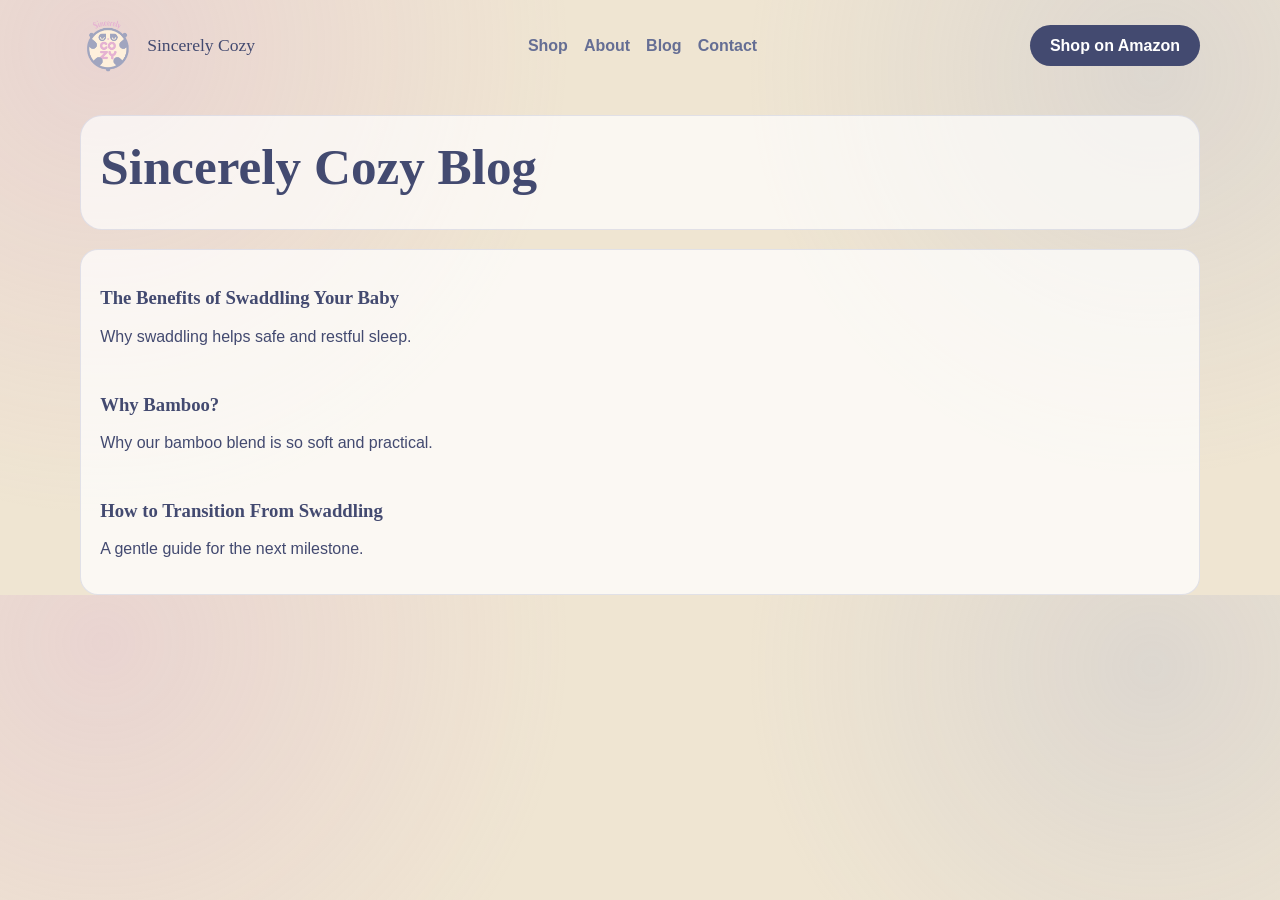
==== blog/index.html @ 4a624301 "Refine brand site: logo/theme updates, remove video, add linked pages" ====
<!doctype html><html lang="en"><head><meta charset="UTF-8"><meta name="viewport" content="width=device-width,initial-scale=1"><title>Blog | Sincerely Cozy</title><link rel="stylesheet" href="../styles.css"></head><body><header class="site-header"><a class="brand" href="../index.html"><img src="../assets/logos/sincerely-cozy-logo.png" alt="Sincerely Cozy logo"><span>Sincerely Cozy</span></a><nav class="site-nav"><a href="../shop-girls.html">Shop</a><a href="../about.html">About</a><a href="index.html">Blog</a><a href="../contact.html">Contact</a></nav><a class="btn" target="_blank" rel="noopener noreferrer" href="https://www.amazon.com/stores/SINCERELYCOZY/page/BBEF32A4-0E55-4F29-87EA-2D53DAE16FC8?lp_asin=B08N2T6RCQ&ref_=ast_bln&store_ref=bl_ast_dp_brandlogo_sto">Shop on Amazon</a></header><main><section class="page-hero"><h1>Sincerely Cozy Blog</h1></section><section class="page-content blog-list"><a href="swaddling-benefits.html"><h3>The Benefits of Swaddling Your Baby</h3><p>Why swaddling helps safe and restful sleep.</p></a><a href="why-bamboo.html"><h3>Why Bamboo?</h3><p>Why our bamboo blend is so soft and practical.</p></a><a href="swaddle-transition.html"><h3>How to Transition From Swaddling</h3><p>A gentle guide for the next milestone.</p></a></section></main></body></html>
---- styles.css ----
:root {
  --lavender: #9ea6c8;
  --blush: #d7a2cd;
  --cream: #efe5d2;
  --ink: #434a70;
  --ink-soft: #656e94;
  --white: #ffffff;
  --shadow: 0 14px 36px rgba(72, 82, 122, 0.16);
  --radius: 22px;
}
* { box-sizing: border-box; }
body {
  margin: 0;
  font-family: "Manrope", sans-serif;
  color: var(--ink);
  background:
    radial-gradient(circle at 8% 8%, rgba(215,162,205,0.25), transparent 36%),
    radial-gradient(circle at 90% 12%, rgba(158,166,200,0.22), transparent 32%),
    var(--cream);
}
a { color: inherit; text-decoration: none; }
img { max-width: 100%; display: block; }
main, .site-header, .site-footer, .copyright {
  width: min(1120px, calc(100% - 2rem));
  margin-inline: auto;
}
.site-header {
  padding: 1.1rem 0;
  display: flex;
  align-items: center;
  gap: 1rem;
  justify-content: space-between;
}
.brand { display: flex; align-items: center; gap: 0.7rem; font-family: "Fraunces", serif; font-size: 1.1rem; }
.brand img { width: 56px; height: 56px; object-fit: contain; }
.site-nav { display: flex; gap: 1rem; color: var(--ink-soft); font-weight: 600; }
.site-nav a:hover { color: var(--ink); }
.btn {
  display: inline-flex; align-items: center; justify-content: center;
  border-radius: 999px; padding: 0.72rem 1.25rem; border: 0;
  background: var(--ink); color: #fff; font-weight: 700;
}
.btn-ghost { background: transparent; color: var(--ink); border: 1.5px solid var(--ink); }
.btn-small { font-size: 0.9rem; padding: 0.55rem 0.95rem; }
.hero { margin-top: 1rem; display: grid; grid-template-columns: 1fr 1fr; gap: 2rem; align-items: center; }
h1,h2,h3,h4 { font-family: "Fraunces", serif; line-height: 1.1; }
h1 { margin: 0.25rem 0 0.9rem; font-size: clamp(2rem, 4vw, 3.6rem); }
.hero p, .split-content p, .about-content p { color: var(--ink-soft); }
.eyebrow { text-transform: uppercase; letter-spacing: .16em; font-size: .72rem; font-weight: 700; color: #a173a1; }
.hero-actions { display: flex; gap: 0.8rem; flex-wrap: wrap; margin-top: 1.1rem; }
.hero img, .split-image img, .about-image img { border-radius: var(--radius); box-shadow: var(--shadow); }
.split-section, .about { margin-top: 4.5rem; display: grid; grid-template-columns: 1fr 1fr; gap: 1.8rem; align-items: center; }
.section-head h2 { margin: 0.2rem 0 .8rem; font-size: clamp(1.7rem, 3vw, 2.7rem); }
.icon-grid { display: grid; grid-template-columns: repeat(2, minmax(0,1fr)); gap: .7rem; margin-top: 1rem; }
.icon-grid span { background: rgba(255,255,255,0.6); border: 1px solid rgba(158,166,200,.35); padding: .65rem .8rem; border-radius: 12px; font-weight: 600; font-size: .92rem; }
.shop, .reviews, .banner-grid { margin-top: 4.5rem; }
.product-grid { margin-top: 1.3rem; display: grid; grid-template-columns: repeat(3,minmax(0,1fr)); gap: 1rem; }
.product-card { background: var(--white); border-radius: 18px; padding: .85rem; box-shadow: var(--shadow); display: grid; gap: .65rem; }
.product-card img { border-radius: 12px; aspect-ratio: 4/5; object-fit: cover; }
.product-card h3 { margin: 0; }
.gallery { margin-top: 3.8rem; display: grid; grid-template-columns: repeat(4,minmax(0,1fr)); gap: .75rem; }
.gallery img { border-radius: 14px; min-height: 190px; object-fit: cover; }
.review-grid { margin-top: 1rem; display: grid; grid-template-columns: repeat(3,minmax(0,1fr)); gap: .9rem; }
.review-grid blockquote { margin: 0; background: rgba(255,255,255,.8); border: 1px solid rgba(158,166,200,.28); border-radius: 14px; padding: 1rem; font-weight: 600; }
.banner-grid { display: grid; grid-template-columns: repeat(3,minmax(0,1fr)); gap: .9rem; }
.banner-card { min-height: 320px; border-radius: var(--radius); background-size: cover; background-position: center; display: flex; align-items: end; padding: .9rem; }
.banner-card>div { background: rgba(67,74,112,.72); color: #fff; border-radius: 14px; padding: .9rem; }
.banner-card a { color: #ffd9f7; font-weight: 700; }
.site-footer { margin-top: 4.5rem; border-top: 1px solid rgba(101,110,148,.35); padding-top: 1.1rem; display: grid; grid-template-columns: repeat(3,minmax(0,1fr)); gap: 1rem; }
.site-footer h4 { margin: 0 0 .65rem; }
.site-footer a, .site-footer p { display: block; color: var(--ink-soft); margin: 0 0 .45rem; }
.copyright { text-align: center; font-size: .86rem; color: var(--ink-soft); margin: .2rem auto 1.4rem; }
.page-hero { margin-top: 1.5rem; background: rgba(255,255,255,.68); border: 1px solid rgba(158,166,200,.28); border-radius: var(--radius); padding: 1.2rem; }
.page-content { margin-top: 1.2rem; background: rgba(255,255,255,.72); border-radius: 18px; padding: 1.2rem; border: 1px solid rgba(158,166,200,.28); }
.blog-list { display: grid; gap: .9rem; }
@media (max-width: 980px) {
  .hero,.split-section,.about,.product-grid,.gallery,.review-grid,.banner-grid,.site-footer { grid-template-columns: 1fr 1fr; }
  .site-header { flex-wrap: wrap; }
  .site-nav { width: 100%; order: 3; justify-content: center; }
}
@media (max-width: 680px) {
  .hero,.split-section,.about,.product-grid,.gallery,.review-grid,.banner-grid,.site-footer { grid-template-columns: 1fr; }
  main,.site-header,.site-footer,.copyright { width: min(1120px, calc(100% - 1.25rem)); }
  .site-nav { justify-content: flex-start; overflow: auto; white-space: nowrap; }
}
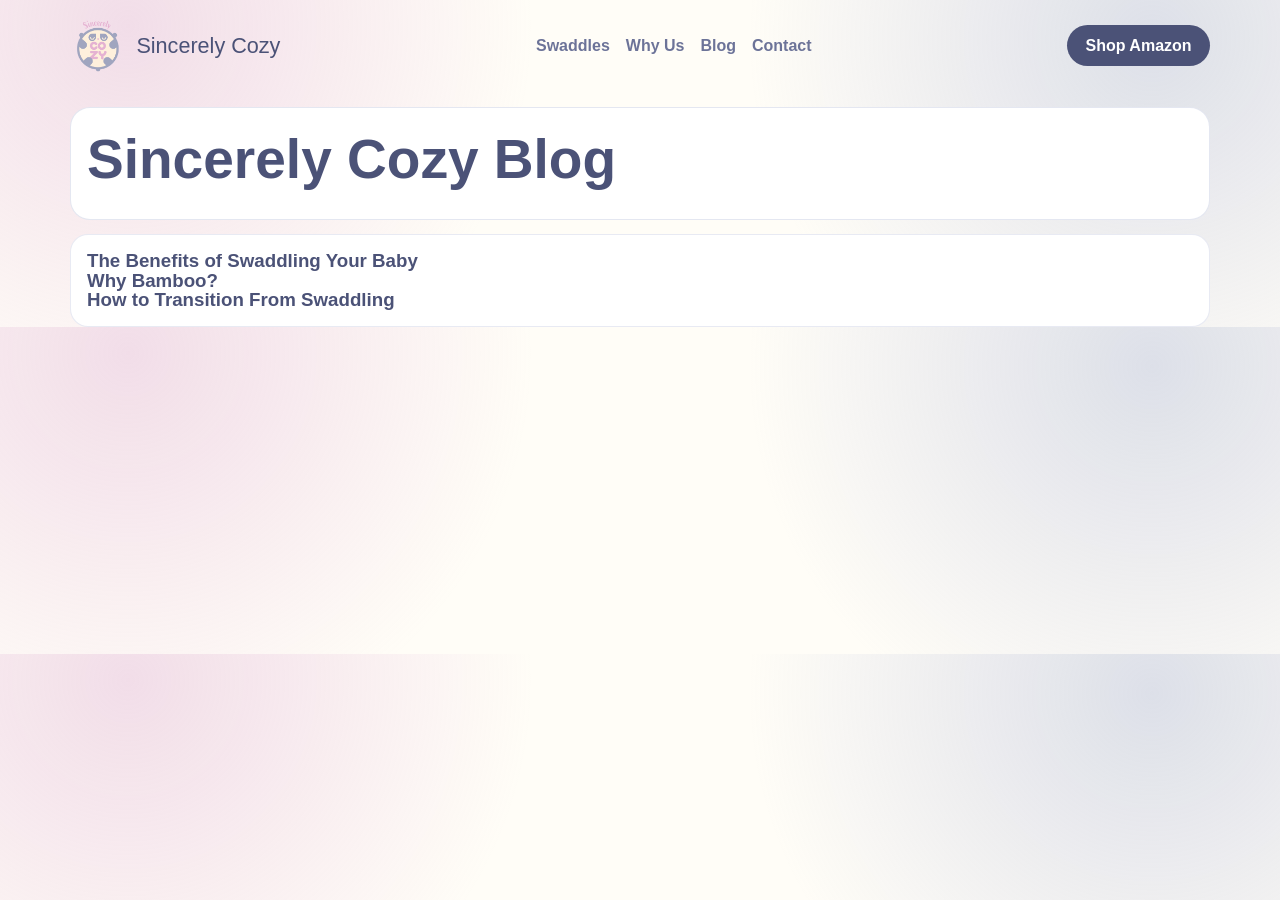
==== commit 95e429d5: "Refocus site on single rich homepage and unified nav" ====
--- a/blog/index.html
+++ b/blog/index.html
@@ -1 +1 @@
-<!doctype html><html lang="en"><head><meta charset="UTF-8"><meta name="viewport" content="width=device-width,initial-scale=1"><title>Blog | Sincerely Cozy</title><link rel="stylesheet" href="../styles.css"></head><body><header class="site-header"><a class="brand" href="../index.html"><img src="../assets/logos/sincerely-cozy-logo.png" alt="Sincerely Cozy logo"><span>Sincerely Cozy</span></a><nav class="site-nav"><a href="../shop-girls.html">Shop</a><a href="../about.html">About</a><a href="index.html">Blog</a><a href="../contact.html">Contact</a></nav><a class="btn" target="_blank" rel="noopener noreferrer" href="https://www.amazon.com/stores/SINCERELYCOZY/page/BBEF32A4-0E55-4F29-87EA-2D53DAE16FC8?lp_asin=B08N2T6RCQ&ref_=ast_bln&store_ref=bl_ast_dp_brandlogo_sto">Shop on Amazon</a></header><main><section class="page-hero"><h1>Sincerely Cozy Blog</h1></section><section class="page-content blog-list"><a href="swaddling-benefits.html"><h3>The Benefits of Swaddling Your Baby</h3><p>Why swaddling helps safe and restful sleep.</p></a><a href="why-bamboo.html"><h3>Why Bamboo?</h3><p>Why our bamboo blend is so soft and practical.</p></a><a href="swaddle-transition.html"><h3>How to Transition From Swaddling</h3><p>A gentle guide for the next milestone.</p></a></section></main></body></html>
+<!doctype html><html lang="en"><head><meta charset="UTF-8"><meta name="viewport" content="width=device-width,initial-scale=1"><title>Blog | Sincerely Cozy</title><link rel="stylesheet" href="../styles.css"></head><body><header class="site-header"><a class="brand" href="../index.html"><img src="../assets/logos/sincerely-cozy-logo.png" alt="Sincerely Cozy logo"><span>Sincerely Cozy</span></a><nav class="site-nav"><a href="../index.html#swaddles">Swaddles</a><a href="../index.html#why">Why Us</a><a href="index.html">Blog</a><a href="../index.html#contact">Contact</a></nav><a class="btn" target="_blank" rel="noopener noreferrer" href="https://www.amazon.com/stores/SINCERELYCOZY/page/BBEF32A4-0E55-4F29-87EA-2D53DAE16FC8?lp_asin=B08N2T6RCQ&ref_=ast_bln&store_ref=bl_ast_dp_brandlogo_sto">Shop Amazon</a></header><main><section class="page-hero"><h1>Sincerely Cozy Blog</h1></section><section class="page-content"><a href="swaddling-benefits.html"><h3>The Benefits of Swaddling Your Baby</h3></a><a href="why-bamboo.html"><h3>Why Bamboo?</h3></a><a href="swaddle-transition.html"><h3>How to Transition From Swaddling</h3></a></section></main></body></html>
--- a/styles.css
+++ b/styles.css
@@ -1,85 +1,69 @@
 :root {
-  --lavender: #9ea6c8;
-  --blush: #d7a2cd;
-  --cream: #efe5d2;
-  --ink: #434a70;
-  --ink-soft: #656e94;
-  --white: #ffffff;
-  --shadow: 0 14px 36px rgba(72, 82, 122, 0.16);
-  --radius: 22px;
+  --bg: #fffdf7;
+  --cream: #f3e9d8;
+  --sky: #9da8cd;
+  --pink: #d9a1cd;
+  --ink: #4b5277;
+  --ink-soft: #6c7398;
+  --card: #ffffff;
+  --radius: 24px;
+  --shadow: 0 18px 40px rgba(101, 112, 154, 0.16);
 }
 * { box-sizing: border-box; }
-body {
-  margin: 0;
-  font-family: "Manrope", sans-serif;
-  color: var(--ink);
-  background:
-    radial-gradient(circle at 8% 8%, rgba(215,162,205,0.25), transparent 36%),
-    radial-gradient(circle at 90% 12%, rgba(158,166,200,0.22), transparent 32%),
-    var(--cream);
-}
+body { margin: 0; font-family: "Nunito", sans-serif; color: var(--ink); background: radial-gradient(circle at 10% 8%, rgba(217,161,205,.35), transparent 34%), radial-gradient(circle at 90% 12%, rgba(157,168,205,.35), transparent 34%), var(--bg); }
 a { color: inherit; text-decoration: none; }
-img { max-width: 100%; display: block; }
-main, .site-header, .site-footer, .copyright {
-  width: min(1120px, calc(100% - 2rem));
-  margin-inline: auto;
-}
-.site-header {
-  padding: 1.1rem 0;
-  display: flex;
-  align-items: center;
-  gap: 1rem;
-  justify-content: space-between;
-}
-.brand { display: flex; align-items: center; gap: 0.7rem; font-family: "Fraunces", serif; font-size: 1.1rem; }
+img { display: block; max-width: 100%; }
+.top-note { text-align: center; background: linear-gradient(90deg, var(--pink), var(--sky)); color: white; font-weight: 700; padding: .5rem; letter-spacing: .02em; }
+.site-header, main, .site-footer { width: min(1140px, calc(100% - 2rem)); margin-inline: auto; }
+.site-header { display: flex; align-items: center; justify-content: space-between; gap: 1rem; padding: 1.1rem 0; }
+.brand { display: flex; align-items: center; gap: .65rem; font-family: "Baloo 2", sans-serif; font-size: 1.35rem; }
 .brand img { width: 56px; height: 56px; object-fit: contain; }
-.site-nav { display: flex; gap: 1rem; color: var(--ink-soft); font-weight: 600; }
-.site-nav a:hover { color: var(--ink); }
-.btn {
-  display: inline-flex; align-items: center; justify-content: center;
-  border-radius: 999px; padding: 0.72rem 1.25rem; border: 0;
-  background: var(--ink); color: #fff; font-weight: 700;
-}
-.btn-ghost { background: transparent; color: var(--ink); border: 1.5px solid var(--ink); }
-.btn-small { font-size: 0.9rem; padding: 0.55rem 0.95rem; }
-.hero { margin-top: 1rem; display: grid; grid-template-columns: 1fr 1fr; gap: 2rem; align-items: center; }
-h1,h2,h3,h4 { font-family: "Fraunces", serif; line-height: 1.1; }
-h1 { margin: 0.25rem 0 0.9rem; font-size: clamp(2rem, 4vw, 3.6rem); }
-.hero p, .split-content p, .about-content p { color: var(--ink-soft); }
-.eyebrow { text-transform: uppercase; letter-spacing: .16em; font-size: .72rem; font-weight: 700; color: #a173a1; }
-.hero-actions { display: flex; gap: 0.8rem; flex-wrap: wrap; margin-top: 1.1rem; }
-.hero img, .split-image img, .about-image img { border-radius: var(--radius); box-shadow: var(--shadow); }
-.split-section, .about { margin-top: 4.5rem; display: grid; grid-template-columns: 1fr 1fr; gap: 1.8rem; align-items: center; }
-.section-head h2 { margin: 0.2rem 0 .8rem; font-size: clamp(1.7rem, 3vw, 2.7rem); }
-.icon-grid { display: grid; grid-template-columns: repeat(2, minmax(0,1fr)); gap: .7rem; margin-top: 1rem; }
-.icon-grid span { background: rgba(255,255,255,0.6); border: 1px solid rgba(158,166,200,.35); padding: .65rem .8rem; border-radius: 12px; font-weight: 600; font-size: .92rem; }
-.shop, .reviews, .banner-grid { margin-top: 4.5rem; }
-.product-grid { margin-top: 1.3rem; display: grid; grid-template-columns: repeat(3,minmax(0,1fr)); gap: 1rem; }
-.product-card { background: var(--white); border-radius: 18px; padding: .85rem; box-shadow: var(--shadow); display: grid; gap: .65rem; }
-.product-card img { border-radius: 12px; aspect-ratio: 4/5; object-fit: cover; }
-.product-card h3 { margin: 0; }
-.gallery { margin-top: 3.8rem; display: grid; grid-template-columns: repeat(4,minmax(0,1fr)); gap: .75rem; }
-.gallery img { border-radius: 14px; min-height: 190px; object-fit: cover; }
-.review-grid { margin-top: 1rem; display: grid; grid-template-columns: repeat(3,minmax(0,1fr)); gap: .9rem; }
-.review-grid blockquote { margin: 0; background: rgba(255,255,255,.8); border: 1px solid rgba(158,166,200,.28); border-radius: 14px; padding: 1rem; font-weight: 600; }
-.banner-grid { display: grid; grid-template-columns: repeat(3,minmax(0,1fr)); gap: .9rem; }
-.banner-card { min-height: 320px; border-radius: var(--radius); background-size: cover; background-position: center; display: flex; align-items: end; padding: .9rem; }
-.banner-card>div { background: rgba(67,74,112,.72); color: #fff; border-radius: 14px; padding: .9rem; }
-.banner-card a { color: #ffd9f7; font-weight: 700; }
-.site-footer { margin-top: 4.5rem; border-top: 1px solid rgba(101,110,148,.35); padding-top: 1.1rem; display: grid; grid-template-columns: repeat(3,minmax(0,1fr)); gap: 1rem; }
-.site-footer h4 { margin: 0 0 .65rem; }
-.site-footer a, .site-footer p { display: block; color: var(--ink-soft); margin: 0 0 .45rem; }
-.copyright { text-align: center; font-size: .86rem; color: var(--ink-soft); margin: .2rem auto 1.4rem; }
-.page-hero { margin-top: 1.5rem; background: rgba(255,255,255,.68); border: 1px solid rgba(158,166,200,.28); border-radius: var(--radius); padding: 1.2rem; }
-.page-content { margin-top: 1.2rem; background: rgba(255,255,255,.72); border-radius: 18px; padding: 1.2rem; border: 1px solid rgba(158,166,200,.28); }
-.blog-list { display: grid; gap: .9rem; }
+.site-nav { display: flex; gap: 1rem; font-weight: 700; color: var(--ink-soft); }
+.btn { border: 0; border-radius: 999px; padding: .72rem 1.15rem; background: var(--ink); color: #fff; font-weight: 800; }
+.btn-outline { background: transparent; color: var(--ink); border: 2px solid var(--ink); }
+.hero { margin-top: .7rem; border-radius: 36px; background: linear-gradient(140deg, #fff 0%, #faf5eb 100%); border: 1px solid rgba(157,168,205,.26); padding: clamp(1rem, 3vw, 2rem); display: grid; grid-template-columns: 1.15fr 1fr; gap: 1.4rem; position: relative; overflow: hidden; }
+.tag { text-transform: uppercase; letter-spacing: .14em; font-size: .72rem; font-weight: 800; color: #a06b9a; }
+h1, h2, h3, h4 { font-family: "Baloo 2", sans-serif; line-height: 1.05; margin: 0; }
+h1 { font-size: clamp(2rem, 4.3vw, 3.85rem); margin: .4rem 0 .9rem; }
+.hero-copy p { font-size: 1.03rem; color: var(--ink-soft); max-width: 42ch; }
+.hero-actions { display: flex; gap: .7rem; flex-wrap: wrap; margin-top: 1rem; }
+.hero-image { border-radius: 28px; box-shadow: var(--shadow); }
+.blob { position: absolute; border-radius: 50%; }
+.blob-a { width: 220px; height: 220px; background: rgba(217,161,205,.3); right: -70px; top: -70px; }
+.blob-b { width: 180px; height: 180px; background: rgba(157,168,205,.28); left: -60px; bottom: -60px; }
+.value-strip { margin-top: 1rem; display: grid; grid-template-columns: repeat(4, minmax(0, 1fr)); gap: .7rem; }
+.value-strip div { background: var(--card); border: 1px dashed rgba(157,168,205,.55); border-radius: 14px; text-align: center; padding: .8rem; font-weight: 800; }
+.swaddle-showcase, .why-section, .steps-section, .story-contact, .blog-banners { margin-top: 3.4rem; }
+.section-head h2 { font-size: clamp(1.8rem, 3.1vw, 2.7rem); }
+.swaddle-grid { margin-top: 1rem; display: grid; grid-template-columns: repeat(3, minmax(0, 1fr)); gap: .95rem; }
+.swaddle-card { background: var(--card); border: 1px solid rgba(157,168,205,.28); border-radius: 18px; padding: .85rem; box-shadow: var(--shadow); }
+.swaddle-card img { border-radius: 12px; aspect-ratio: 4/5; object-fit: cover; }
+.swaddle-card h3 { margin: .45rem 0; }
+.swaddle-card a { display: inline-block; margin-top: .3rem; background: var(--ink); color: #fff; padding: .48rem .8rem; border-radius: 999px; font-weight: 700; font-size: .9rem; }
+.why-grid, .steps-grid { margin-top: 1rem; display: grid; grid-template-columns: repeat(4, minmax(0, 1fr)); gap: .8rem; }
+.why-grid article, .steps-grid div { background: #fff; border: 1px solid rgba(157,168,205,.24); border-radius: 16px; padding: .9rem; }
+.why-grid p, .steps-grid p { margin: .35rem 0 0; color: var(--ink-soft); }
+.steps-grid span { display: inline-block; background: linear-gradient(90deg, var(--pink), var(--sky)); color: #fff; font-weight: 800; border-radius: 999px; padding: .1rem .6rem; margin-bottom: .45rem; }
+.story-contact { display: grid; grid-template-columns: 1.2fr .8fr; gap: .9rem; }
+.story-card, .contact-card { background: #fff; border: 1px solid rgba(157,168,205,.28); border-radius: 20px; padding: 1rem; }
+.story-card p, .contact-card p { color: var(--ink-soft); }
+.contact-card a { color: var(--ink); font-weight: 800; }
+.blog-banners { display: grid; grid-template-columns: repeat(3, minmax(0, 1fr)); gap: .8rem; }
+.blog-banners article { min-height: 260px; background-size: cover; background-position: center; border-radius: 20px; padding: .75rem; display: flex; align-items: end; }
+.blog-banners article div { width: 100%; background: rgba(75,82,119,.74); border-radius: 14px; padding: .8rem; color: #fff; }
+.blog-banners article a { color: #ffe3fd; font-weight: 800; }
+.site-footer { margin: 3.4rem auto 1.2rem; border-top: 1px solid rgba(157,168,205,.3); padding-top: 1rem; display: grid; grid-template-columns: repeat(3, minmax(0, 1fr)); gap: 1rem; }
+.site-footer h4 { margin: 0 0 .4rem; }
+.site-footer a, .site-footer p { display: block; margin: 0 0 .35rem; color: var(--ink-soft); }
+.page-hero { margin-top: 1rem; background: #fff; border: 1px solid rgba(157,168,205,.28); border-radius: 20px; padding: 1rem; }
+.page-content { margin-top: .9rem; background: #fff; border: 1px solid rgba(157,168,205,.24); border-radius: 18px; padding: 1rem; }
 @media (max-width: 980px) {
-  .hero,.split-section,.about,.product-grid,.gallery,.review-grid,.banner-grid,.site-footer { grid-template-columns: 1fr 1fr; }
+  .hero, .swaddle-grid, .blog-banners, .site-footer, .value-strip, .why-grid, .steps-grid, .story-contact { grid-template-columns: 1fr 1fr; }
   .site-header { flex-wrap: wrap; }
   .site-nav { width: 100%; order: 3; justify-content: center; }
 }
 @media (max-width: 680px) {
-  .hero,.split-section,.about,.product-grid,.gallery,.review-grid,.banner-grid,.site-footer { grid-template-columns: 1fr; }
-  main,.site-header,.site-footer,.copyright { width: min(1120px, calc(100% - 1.25rem)); }
+  .hero, .swaddle-grid, .blog-banners, .site-footer, .value-strip, .why-grid, .steps-grid, .story-contact { grid-template-columns: 1fr; }
+  .site-header, main, .site-footer { width: min(1140px, calc(100% - 1.15rem)); }
   .site-nav { justify-content: flex-start; overflow: auto; white-space: nowrap; }
 }
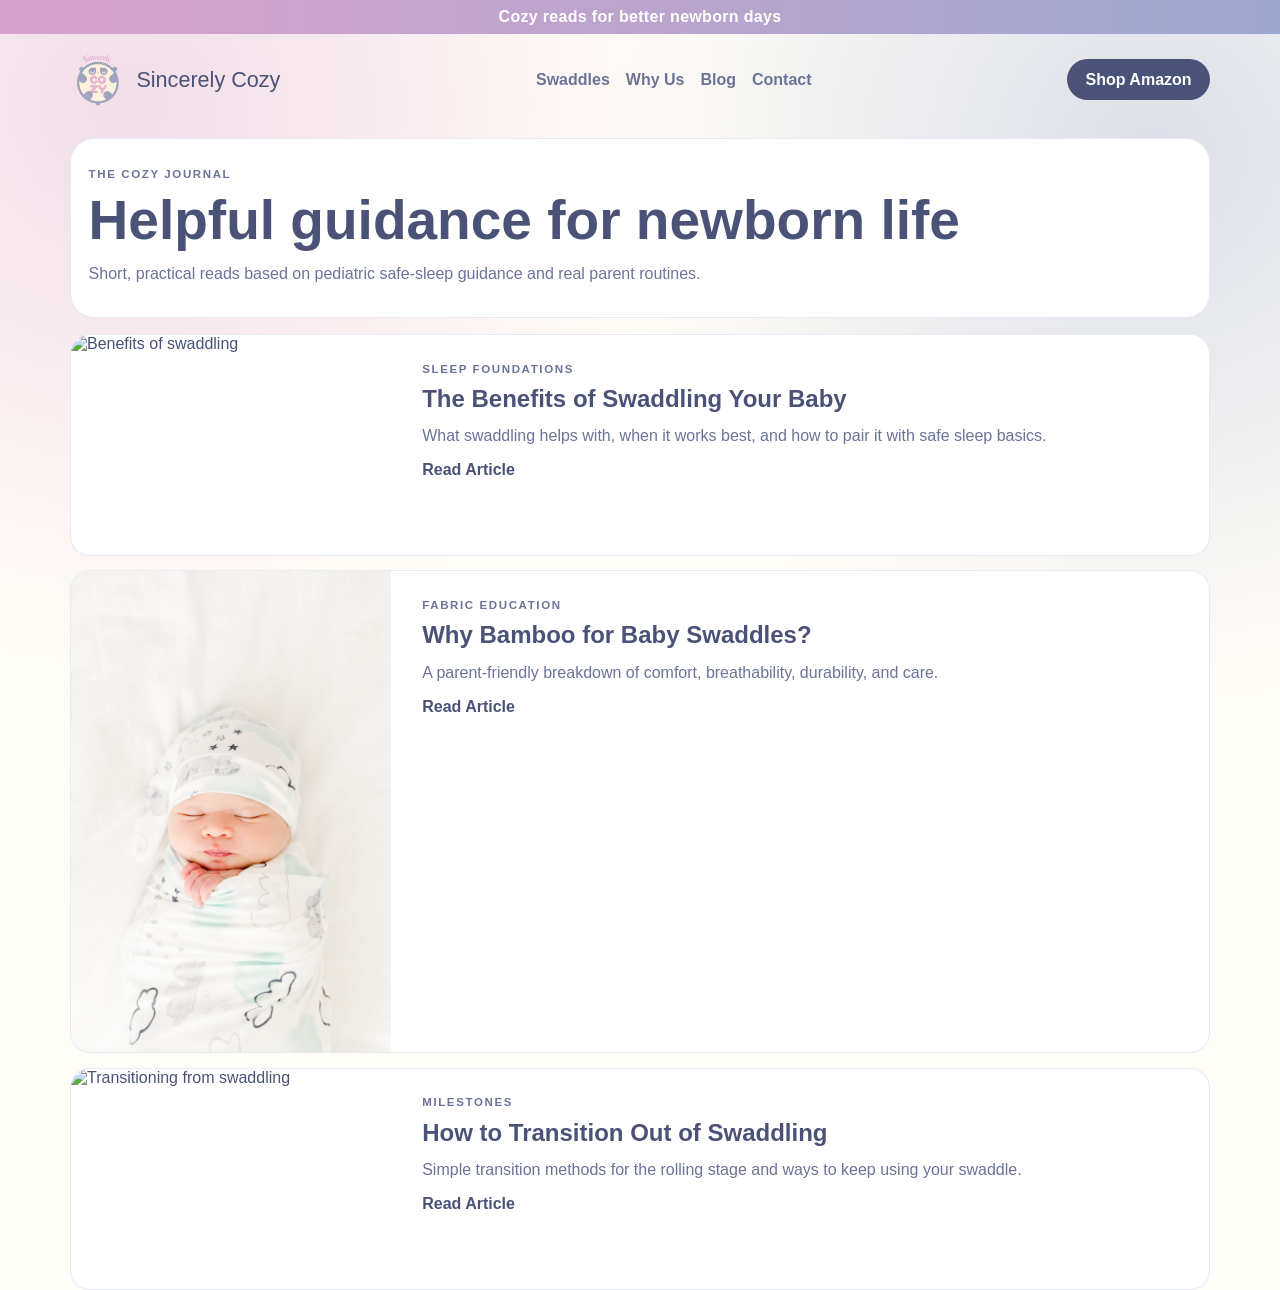
==== commit c15d26ab: "Elevate blog design/content and add founder + Instagram sections" ====
--- a/blog/index.html
+++ b/blog/index.html
@@ -1 +1,56 @@
-<!doctype html><html lang="en"><head><meta charset="UTF-8"><meta name="viewport" content="width=device-width,initial-scale=1"><title>Blog | Sincerely Cozy</title><link rel="stylesheet" href="../styles.css"></head><body><header class="site-header"><a class="brand" href="../index.html"><img src="../assets/logos/sincerely-cozy-logo.png" alt="Sincerely Cozy logo"><span>Sincerely Cozy</span></a><nav class="site-nav"><a href="../index.html#swaddles">Swaddles</a><a href="../index.html#why">Why Us</a><a href="index.html">Blog</a><a href="../index.html#contact">Contact</a></nav><a class="btn" target="_blank" rel="noopener noreferrer" href="https://www.amazon.com/stores/SINCERELYCOZY/page/BBEF32A4-0E55-4F29-87EA-2D53DAE16FC8?lp_asin=B08N2T6RCQ&ref_=ast_bln&store_ref=bl_ast_dp_brandlogo_sto">Shop Amazon</a></header><main><section class="page-hero"><h1>Sincerely Cozy Blog</h1></section><section class="page-content"><a href="swaddling-benefits.html"><h3>The Benefits of Swaddling Your Baby</h3></a><a href="why-bamboo.html"><h3>Why Bamboo?</h3></a><a href="swaddle-transition.html"><h3>How to Transition From Swaddling</h3></a></section></main></body></html>
+<!doctype html>
+<html lang="en">
+<head>
+  <meta charset="UTF-8">
+  <meta name="viewport" content="width=device-width,initial-scale=1">
+  <title>Blog | Sincerely Cozy</title>
+  <meta name="description" content="Newborn swaddling tips, bamboo care guidance, and gentle parent-friendly education from Sincerely Cozy." />
+  <link rel="stylesheet" href="../styles.css">
+</head>
+<body>
+  <div class="top-note">Cozy reads for better newborn days</div>
+  <header class="site-header">
+    <a class="brand" href="../index.html"><img src="../assets/logos/sincerely-cozy-logo.png" alt="Sincerely Cozy logo"><span>Sincerely Cozy</span></a>
+    <nav class="site-nav"><a href="../index.html#swaddles">Swaddles</a><a href="../index.html#why">Why Us</a><a href="index.html">Blog</a><a href="../index.html#contact">Contact</a></nav>
+    <a class="btn" target="_blank" rel="noopener noreferrer" href="https://www.amazon.com/stores/SINCERELYCOZY/page/BBEF32A4-0E55-4F29-87EA-2D53DAE16FC8?lp_asin=B08N2T6RCQ&ref_=ast_bln&store_ref=bl_ast_dp_brandlogo_sto">Shop Amazon</a>
+  </header>
+
+  <main>
+    <section class="blog-hero">
+      <p class="tag">The Cozy Journal</p>
+      <h1>Helpful guidance for newborn life</h1>
+      <p>Short, practical reads based on pediatric safe-sleep guidance and real parent routines.</p>
+    </section>
+
+    <section class="blog-grid">
+      <article class="blog-card">
+        <img src="../assets/images/benefits-banner.jpg" alt="Benefits of swaddling">
+        <div>
+          <p class="tag">Sleep Foundations</p>
+          <h2>The Benefits of Swaddling Your Baby</h2>
+          <p>What swaddling helps with, when it works best, and how to pair it with safe sleep basics.</p>
+          <a class="text-link" href="swaddling-benefits.html">Read Article</a>
+        </div>
+      </article>
+      <article class="blog-card">
+        <img src="../assets/images/why-banner.jpg" alt="Why bamboo swaddles">
+        <div>
+          <p class="tag">Fabric Education</p>
+          <h2>Why Bamboo for Baby Swaddles?</h2>
+          <p>A parent-friendly breakdown of comfort, breathability, durability, and care.</p>
+          <a class="text-link" href="why-bamboo.html">Read Article</a>
+        </div>
+      </article>
+      <article class="blog-card">
+        <img src="../assets/images/gift-banner.jpg" alt="Transitioning from swaddling">
+        <div>
+          <p class="tag">Milestones</p>
+          <h2>How to Transition Out of Swaddling</h2>
+          <p>Simple transition methods for the rolling stage and ways to keep using your swaddle.</p>
+          <a class="text-link" href="swaddle-transition.html">Read Article</a>
+        </div>
+      </article>
+    </section>
+  </main>
+</body>
+</html>
--- a/styles.css
+++ b/styles.css
@@ -13,6 +13,7 @@
 body { margin: 0; font-family: "Nunito", sans-serif; color: var(--ink); background: radial-gradient(circle at 10% 8%, rgba(217,161,205,.35), transparent 34%), radial-gradient(circle at 90% 12%, rgba(157,168,205,.35), transparent 34%), var(--bg); }
 a { color: inherit; text-decoration: none; }
 img { display: block; max-width: 100%; }
+ul, ol { padding-left: 1.2rem; }
 .top-note { text-align: center; background: linear-gradient(90deg, var(--pink), var(--sky)); color: white; font-weight: 700; padding: .5rem; letter-spacing: .02em; }
 .site-header, main, .site-footer { width: min(1140px, calc(100% - 2rem)); margin-inline: auto; }
 .site-header { display: flex; align-items: center; justify-content: space-between; gap: 1rem; padding: 1.1rem 0; }
@@ -33,7 +34,7 @@
 .blob-b { width: 180px; height: 180px; background: rgba(157,168,205,.28); left: -60px; bottom: -60px; }
 .value-strip { margin-top: 1rem; display: grid; grid-template-columns: repeat(4, minmax(0, 1fr)); gap: .7rem; }
 .value-strip div { background: var(--card); border: 1px dashed rgba(157,168,205,.55); border-radius: 14px; text-align: center; padding: .8rem; font-weight: 800; }
-.swaddle-showcase, .why-section, .steps-section, .story-contact, .blog-banners { margin-top: 3.4rem; }
+.swaddle-showcase, .why-section, .steps-section, .story-contact, .blog-banners, .mom-banner { margin-top: 3.4rem; }
 .section-head h2 { font-size: clamp(1.8rem, 3.1vw, 2.7rem); }
 .swaddle-grid { margin-top: 1rem; display: grid; grid-template-columns: repeat(3, minmax(0, 1fr)); gap: .95rem; }
 .swaddle-card { background: var(--card); border: 1px solid rgba(157,168,205,.28); border-radius: 18px; padding: .85rem; box-shadow: var(--shadow); }
@@ -44,10 +45,16 @@
 .why-grid article, .steps-grid div { background: #fff; border: 1px solid rgba(157,168,205,.24); border-radius: 16px; padding: .9rem; }
 .why-grid p, .steps-grid p { margin: .35rem 0 0; color: var(--ink-soft); }
 .steps-grid span { display: inline-block; background: linear-gradient(90deg, var(--pink), var(--sky)); color: #fff; font-weight: 800; border-radius: 999px; padding: .1rem .6rem; margin-bottom: .45rem; }
-.story-contact { display: grid; grid-template-columns: 1.2fr .8fr; gap: .9rem; }
+.mom-banner { display: grid; grid-template-columns: .9fr 1.1fr; gap: 1rem; background: linear-gradient(120deg, rgba(255,255,255,.95), rgba(243,233,216,.85)); border: 1px solid rgba(157,168,205,.22); border-radius: 24px; padding: 1rem; }
+.mom-photo img { width: 100%; height: 100%; object-fit: cover; min-height: 320px; border-radius: 18px; }
+.mom-copy { align-self: center; }
+.mom-copy h2 { font-size: clamp(1.5rem, 2.6vw, 2.4rem); margin: .4rem 0 .8rem; }
+.mom-copy p { color: var(--ink-soft); }
+.story-contact { display: grid; grid-template-columns: 1fr; }
 .story-card, .contact-card { background: #fff; border: 1px solid rgba(157,168,205,.28); border-radius: 20px; padding: 1rem; }
-.story-card p, .contact-card p { color: var(--ink-soft); }
-.contact-card a { color: var(--ink); font-weight: 800; }
+.contact-wide { text-align: center; background: linear-gradient(90deg, rgba(217,161,205,.18), rgba(157,168,205,.18)); }
+.contact-card p { color: var(--ink-soft); }
+.contact-card a { color: var(--ink); font-weight: 800; font-size: 1.1rem; }
 .blog-banners { display: grid; grid-template-columns: repeat(3, minmax(0, 1fr)); gap: .8rem; }
 .blog-banners article { min-height: 260px; background-size: cover; background-position: center; border-radius: 20px; padding: .75rem; display: flex; align-items: end; }
 .blog-banners article div { width: 100%; background: rgba(75,82,119,.74); border-radius: 14px; padding: .8rem; color: #fff; }
@@ -57,13 +64,41 @@
 .site-footer a, .site-footer p { display: block; margin: 0 0 .35rem; color: var(--ink-soft); }
 .page-hero { margin-top: 1rem; background: #fff; border: 1px solid rgba(157,168,205,.28); border-radius: 20px; padding: 1rem; }
 .page-content { margin-top: .9rem; background: #fff; border: 1px solid rgba(157,168,205,.24); border-radius: 18px; padding: 1rem; }
+
+/* Blog Hub */
+.blog-hero { margin-top: .8rem; background: #fff; border: 1px solid rgba(157,168,205,.25); border-radius: 24px; padding: 1.1rem; }
+.blog-hero h1 { margin-top: .35rem; }
+.blog-hero p { color: var(--ink-soft); }
+.blog-grid { margin-top: 1rem; display: grid; grid-template-columns: 1fr; gap: .9rem; }
+.blog-card { display: grid; grid-template-columns: 320px 1fr; gap: 1rem; background: #fff; border: 1px solid rgba(157,168,205,.24); border-radius: 20px; overflow: hidden; }
+.blog-card img { width: 100%; height: 100%; min-height: 220px; object-fit: cover; }
+.blog-card div { padding: 1rem .95rem; }
+.blog-card h2 { margin: .35rem 0 .5rem; }
+.blog-card p { color: var(--ink-soft); }
+.text-link { color: var(--ink); font-weight: 800; }
+
+/* Article */
+.article-shell { margin-top: .8rem; background: #fff; border: 1px solid rgba(157,168,205,.24); border-radius: 24px; overflow: hidden; }
+.article-hero { width: 100%; height: clamp(220px, 40vw, 420px); object-fit: cover; }
+.article-head { padding: 1rem 1.1rem .5rem; }
+.article-head h1 { font-size: clamp(1.8rem, 3.6vw, 3rem); }
+.article-head p { color: var(--ink-soft); }
+.article-body { padding: .4rem 1.1rem 1.2rem; max-width: 860px; }
+.article-body h2 { font-size: 1.6rem; margin: 1rem 0 .45rem; }
+.article-body h3 { font-size: 1.25rem; margin: .75rem 0 .35rem; }
+.article-body p, .article-body li { color: var(--ink-soft); line-height: 1.7; }
+.article-image { width: 100%; border-radius: 16px; margin: .8rem 0; }
+.article-sources { margin-top: 1.2rem; padding-top: .8rem; border-top: 1px dashed rgba(157,168,205,.5); display: grid; gap: .35rem; }
+.article-sources a { color: var(--ink); font-weight: 700; }
+
 @media (max-width: 980px) {
-  .hero, .swaddle-grid, .blog-banners, .site-footer, .value-strip, .why-grid, .steps-grid, .story-contact { grid-template-columns: 1fr 1fr; }
+  .hero, .swaddle-grid, .blog-banners, .site-footer, .value-strip, .why-grid, .steps-grid, .story-contact, .mom-banner { grid-template-columns: 1fr 1fr; }
   .site-header { flex-wrap: wrap; }
   .site-nav { width: 100%; order: 3; justify-content: center; }
+  .blog-card { grid-template-columns: 1fr; }
 }
 @media (max-width: 680px) {
-  .hero, .swaddle-grid, .blog-banners, .site-footer, .value-strip, .why-grid, .steps-grid, .story-contact { grid-template-columns: 1fr; }
+  .hero, .swaddle-grid, .blog-banners, .site-footer, .value-strip, .why-grid, .steps-grid, .story-contact, .mom-banner { grid-template-columns: 1fr; }
   .site-header, main, .site-footer { width: min(1140px, calc(100% - 1.15rem)); }
   .site-nav { justify-content: flex-start; overflow: auto; white-space: nowrap; }
 }
